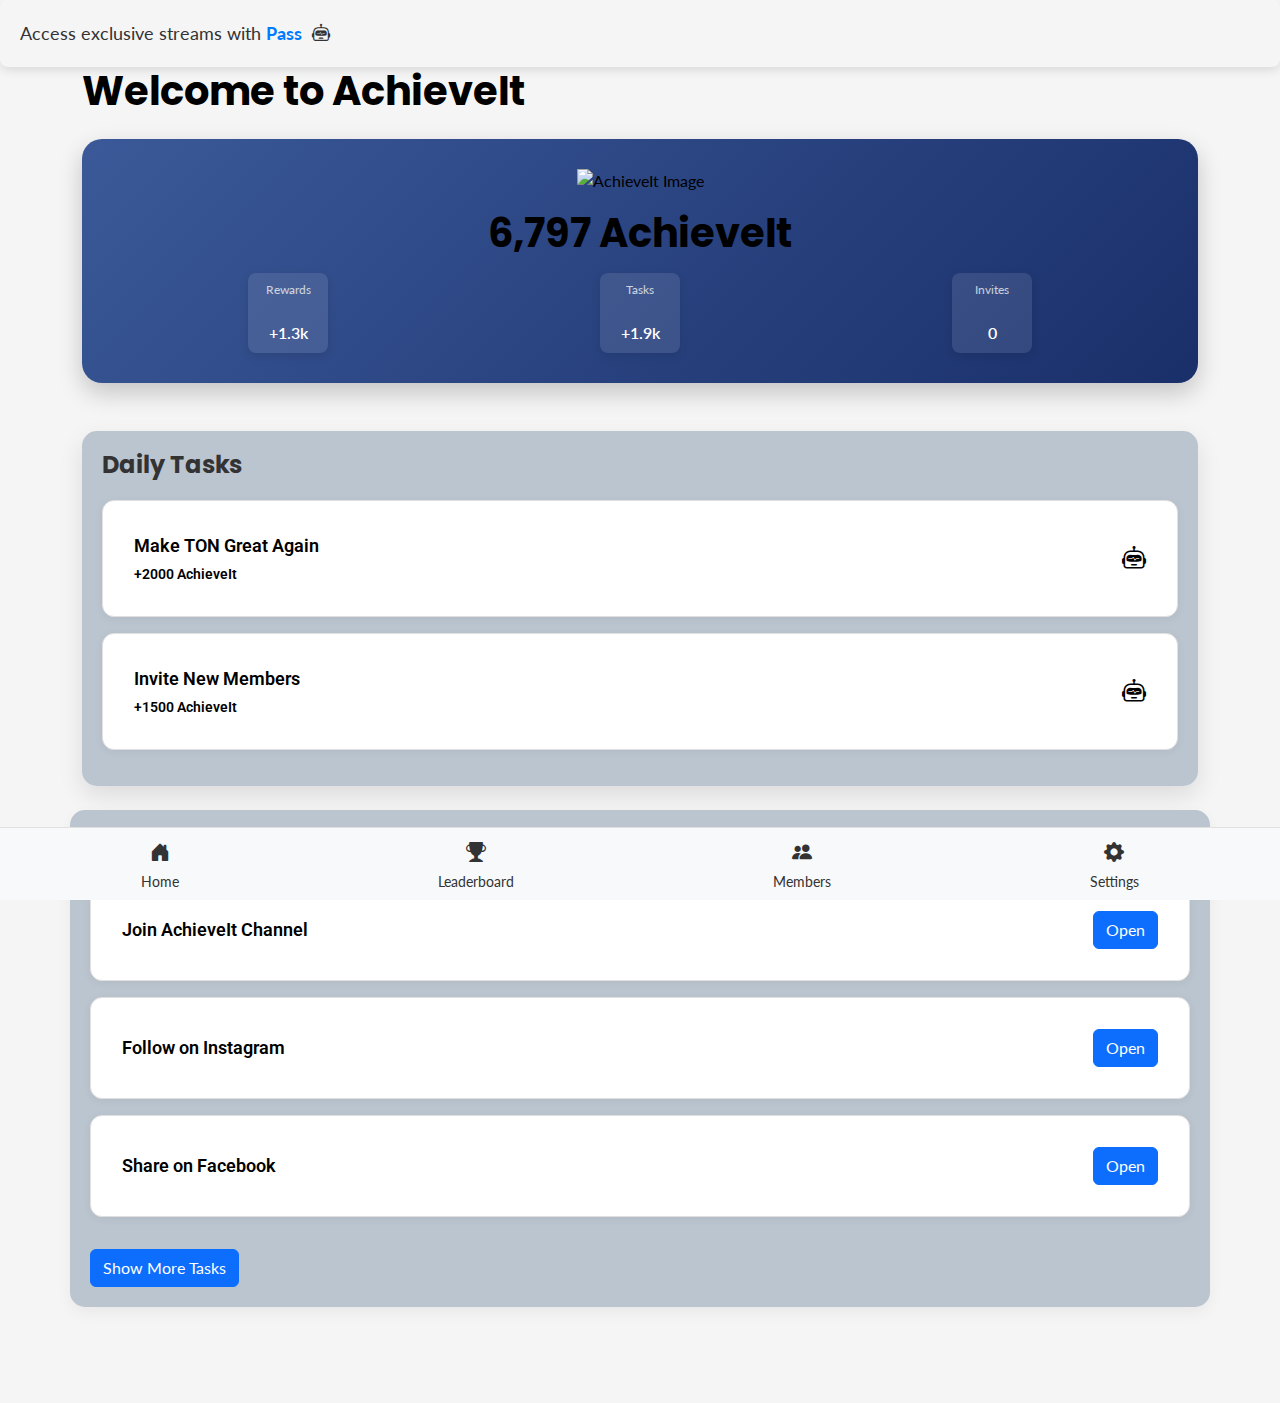
==== index.html @ b51461bc "Update index.html" ====
<!DOCTYPE html>
<html lang="en">
<head>
  <meta charset="UTF-8">
  <meta name="viewport" content="width=device-width, initial-scale=1.0">
  <title>AchieveIt <i class="bi bi-robot bot-icon" style="width: 50px; padding-left: 10px;"></i></title>
  
  <!-- Bootstrap CSS -->
  <link href="https://cdn.jsdelivr.net/npm/bootstrap@5.3.0-alpha1/dist/css/bootstrap.min.css" rel="stylesheet">
  
  <!-- Bootstrap Icons CSS -->
  <link href="https://cdn.jsdelivr.net/npm/bootstrap-icons/font/bootstrap-icons.css" rel="stylesheet">

  <link href="https://fonts.googleapis.com/css2?family=Lato:wght@400&family=Poppins:wght@600&family=Montserrat:wght@500&family=Roboto:wght@400&family=Raleway:wght@700&display=swap" rel="stylesheet">
  <link rel="stylesheet" href="acheiveit.css">
</head>
<body>

    <!-- Preloader Section -->
    <div id="preloader">
        <img src="images/alcheive.png" alt="Loading Image" class="preloader-image">
        <h2 class="preloader-text">Amazing...</h2>
    </div>

    <!-- Main Content (hidden until preloader fades) -->
    <div id="main-content" style="display: none;">

        <!-- Header -->
        <header class="header d-flex justify-content-between align-items-center">
            <div class="d-flex align-items-center">
                <p class="access-text">Access exclusive streams with <a href="" class="pass-link">Pass</a><i class="bi bi-robot bot-icon" style="width: 50px; padding-left: 10px;"></i></p>
            </div>
        </header>

        <!-- Welcome Section -->
        <div class="container">
            <h1>Welcome to AchieveIt</h1>
        </div>

        <!-- Stats Section -->
        <div class="container">
            <div class="stats-section text-center mt-4">
                <img src="images/alcheive.png" alt="AchieveIt Image" class="achieveit-image mb-3">
                <h1 class="achieveit-title">6,797 AchieveIt</h1>
                <div class="d-flex justify-content-around mt-3">
                    <div class="stat-box">
                        <span>Rewards</span><br>
                        <strong>+1.3k</strong>
                    </div>
                    <div class="stat-box">
                        <span>Tasks</span><br>
                        <strong>+1.9k</strong>
                    </div>
                    <div class="stat-box">
                        <span>Invites</span><br>
                        <strong>0</strong>
                    </div>
                </div>
            </div>
        </div>
        
        <!-- Tasks Section -->
        <div class="container mt-4">
            <div class="tasks mt-5">
                <h4 class="tasks-title">Daily Tasks</h4>
                
                <!-- Task 1 -->
                <div class="task-card card mb-3">
                    <div class="card-body d-flex justify-content-between align-items-center">
                        <div class="task-info">
                            <span class="task-name">Make TON Great Again</span>
                            <span class="task-reward">+2000 AchieveIt</span>
                        </div>
                        <i class="bi bi-robot task-icon"></i>
                    </div>
                </div>
                
                <!-- Task 2 -->
                <div class="task-card card mb-3">
                    <div class="card-body d-flex justify-content-between align-items-center">
                        <div class="task-info">
                            <span class="task-name">Invite New Members</span>
                            <span class="task-reward">+1500 AchieveIt</span>
                        </div>
                        <i class="bi bi-robot task-icon"></i>
                    </div>
                </div>
            </div>
        </div>

        <div class="container mt-4 tasks-section">
            <h5 class="tasks-title">Tasks</h5>
            
            <!-- Task 1 -->
            <div class="task-card card mb-3">
                <div class="card-body d-flex justify-content-between align-items-center">
                    <div class="task-info">
                        <span class="task-name">Join AchieveIt Channel</span>
                    </div>
                    <button class="btn btn-primary task-button">Open</button>
                </div>
            </div>
        
            <!-- Task 2 -->
            <div class="task-card card mb-3">
                <div class="card-body d-flex justify-content-between align-items-center">
                    <div class="task-info">
                        <span class="task-name">Follow on Instagram</span>
                    </div>
                    <button class="btn btn-primary task-button">Open</button>
                </div>
            </div>
        
            <!-- Task 3 -->
            <div class="task-card card mb-3">
                <div class="card-body d-flex justify-content-between align-items-center">
                    <div class="task-info">
                        <span class="task-name">Share on Facebook</span>
                    </div>
                    <button class="btn btn-primary task-button">Open</button>
                </div>
            </div>
        
            <!-- Show More Button -->
            <button id="toggle-tasks" class="btn btn-primary mt-3 show-more-btn">Show More Tasks</button>
        
            <!-- Hidden Tasks -->
            <div id="more-tasks" class="more-tasks d-none">
                <!-- Task 4 -->
                <div class="task-card card mb-3">
                    <div class="card-body d-flex justify-content-between align-items-center">
                        <div class="task-info">
                            <span class="task-name">Post on X</span>
                        </div>
                        <button class="btn btn-primary task-button">Open</button>
                    </div>
                </div>
        
                <!-- Task 5 -->
                <div class="task-card card mb-3">
                    <div class="card-body d-flex justify-content-between align-items-center">
                        <div class="task-info">
                            <span class="task-name">Connect on LinkedIn</span>
                        </div>
                        <button class="btn btn-primary task-button">Open</button>
                    </div>
                </div>
        
                <!-- Task 6 -->
                <div class="task-card card mb-3">
                    <div class="card-body d-flex justify-content-between align-items-center">
                        <div class="task-info">
                            <span class="task-name">Like a YouTube Video</span>
                        </div>
                        <button class="btn btn-primary task-button">Open</button>
                    </div>
                </div>
        
                <!-- Task 7 -->
                <div class="task-card card mb-3">
                    <div class="card-body d-flex justify-content-between align-items-center">
                        <div class="task-info">
                            <span class="task-name">Share a Blog Post</span>
                        </div>
                        <button class="btn btn-primary task-button">Open</button>
                    </div>
                </div>
        
                <!-- Task 8 -->
                <div class="task-card card mb-3">
                    <div class="card-body d-flex justify-content-between align-items-center">
                        <div class="task-info">
                            <span class="task-name">Join Reddit Community</span>
                        </div>
                        <button class="btn btn-primary task-button">Open</button>
                    </div>
                </div>
        
                <!-- Task 9 -->
                <div class="task-card card mb-3">
                    <div class="card-body d-flex justify-content-between align-items-center">
                        <div class="task-info">
                            <span class="task-name">Tweet about the Project</span>
                        </div>
                        <button class="btn btn-primary task-button">Open</button>
                    </div>
                </div>
        
                <!-- Task 10 -->
                <div class="task-card card mb-3">
                    <div class="card-body d-flex justify-content-between align-items-center">
                        <div class="task-info">
                            <span class="task-name">Leave a Google Review</span>
                        </div>
                        <button class="btn btn-primary task-button">Open</button>
                    </div>
                </div>
            </div>
        </div>
        <br><br><br><br>
        
        <!-- Bottom Navigation Bar -->
        <nav class="navbar navbar-expand-lg navbar-light bg-light fixed-bottom">
            <div class="container-fluid justify-content-around">
                <a class="nav-link text-center" href="#">
                    <i class="bi bi-house-door-fill"></i>
                    <div>Home</div>
                </a>
                <a class="nav-link text-center" href="#">
                    <i class="bi bi-trophy-fill"></i>
                    <div>Leaderboard</div>
                </a>
                <a class="nav-link text-center" href="#">
                    <i class="bi bi-people-fill"></i>
                    <div>Members</div>
                </a>
                <a class="nav-link text-center" href="#">
                    <i class="bi bi-gear-fill"></i>
                    <div>Settings</div>
                </a>
            </div>
        </nav>
    </div>

    <!-- Bootstrap JS Bundle -->
    <script src="https://cdn.jsdelivr.net/npm/bootstrap@5.3.0-alpha1/dist/js/bootstrap.bundle.min.js"></script>
    <script>
        // Preloader
        window.onload = function() {
            const preloader = document.getElementById('preloader');
            const mainContent = document.getElementById('main-content');
            preloader.style.display = 'none'; // Hide preloader
            mainContent.style.display = 'block'; // Show main content
        }

        // Show more tasks functionality
        document.getElementById('toggle-tasks').onclick = function() {
            const moreTasks = document.getElementById('more-tasks');
            const button = document.getElementById('toggle-tasks');
            if (moreTasks.classList.contains('d-none')) {
                moreTasks.classList.remove('d-none');
                button.innerText = 'Show Less Tasks'; // Change button text
            } else {
                moreTasks.classList.add('d-none');
                button.innerText = 'Show More Tasks'; // Change button text
            }
        }

        // Launch task functionality
        document.getElementById("launch-btn").addEventListener("click", async () => {
            const chatId = document.getElementById("chat-id").value;
            const responseDiv = document.getElementById("response");

            // Make a POST request to the Python backend
            const response = await fetch('https://achieve-it.herokuapp.com/start', {
                method: 'POST',
                headers: {
                    'Content-Type': 'application/json'
                },
                body: JSON.stringify({ chat_id: chatId })  // Ensure the key matches the Flask route
            });

            const data = await response.json();
            responseDiv.innerText = data.message || data.error; // Display the response
        });

    </script>
</body>
</html>
---- acheiveit.css ----
/* Custom Styles */
body {
background: whitesmoke; 
color: black; /* Text color */
font-family: 'Lato', sans-serif; /* Clean and modern font for body */
overflow: auto;
}

h1, h2, h3, h4, h5, h6 {
font-family: 'Poppins', sans-serif; /* Advanced beautiful font for headers */
font-weight: 700; /* Bold weight for headers */
}

/* Bottom Navigation Bar Styles */
.navbar {
    background-color: #ffffff; /* Background color */
    border-top: 1px solid #e0e0e0; /* Light border */
}

.nav-link {
    color: #333; /* Icon and text color */
    font-size: 14px; /* Text size */
    transition: color 0.3s; /* Smooth color transition */
}

.nav-link:hover {
    color: #007bff; /* Change color on hover */
}

.nav-link i {
    font-size: 20px; /* Icon size */
    display: block; /* Make icons block elements for proper spacing */
    margin-bottom: 5px; /* Space between icon and text */
}

@media (max-width: 576px) {
    .nav-link {
        font-size: 12px; /* Smaller font size for mobile */
    }

    .nav-link i {
        font-size: 18px; /* Smaller icon size for mobile */
    }
}
.header {
    background-color: #f5f5f5; /* Deep whitesmoke background */
    padding: 20px; /* Padding for spacing */
    box-shadow: 0 4px 10px rgba(0, 0, 0, 0.1); /* Subtle shadow for depth */
    border-radius: 8px; /* Rounded corners */
}

.access-text {
    font-size: 18px; /* Font size */
    color: #333; /* Darker text for contrast */
    margin: 0; /* Remove default margin */
}

.pass-link {
    color: #007bff; /* Bootstrap primary color */
    font-weight: bold; /* Bold for emphasis */
    text-decoration: none; /* Remove underline */
    transition: color 0.3s ease; /* Smooth transition for hover effect */
}

.pass-link:hover {
    color: #0056b3; /* Darker shade on hover */
    text-decoration: underline; /* Underline on hover */
}

@media (max-width: 768px) {
    .header {
        flex-direction: column; /* Stack elements on smaller screens */
        align-items: flex-start; /* Align items to the start */
    }

    .access-text {
        font-size: 16px; /* Slightly smaller font on mobile */
    }
}
/* Overall Stats Section */
.stats-section {
background: linear-gradient(135deg, #3b5998, #192f6a); /* Gradient background */
padding: 30px;
border-radius: 20px; /* Smoother rounded corners */
box-shadow: 0 10px 25px rgba(0, 0, 0, 0.2); /* Soft shadow */
position: relative;
overflow: hidden;
transition: all 0.3s ease;
}

.stats-section:hover {
transform: translateY(-5px); /* Lift effect on hover */
box-shadow: 0 15px 30px rgba(0, 0, 0, 0.25); /* Enhance shadow on hover */
}

/* Achieveit Image */
.acheiveit-image {
width: 120px; /* Larger image size */
height: auto;
border-radius: 50%; /* Circular image */
border: 4px solid rgba(255, 255, 255, 0.8); /* White border */
box-shadow: 0 6px 15px rgba(0, 0, 0, 0.2); /* Deep shadow for the image */
transition: transform 0.3s ease;
}

.acheiveit-image:hover {
transform: scale(1.1); /* Slight zoom on hover */
}

/* Title Styling */
.acheiveit-title {
font-family: 'Raleway', sans-serif; /* Elegant title font */
font-size: 42px; /* Larger title */
color: #fff; /* White text */
text-shadow: 2px 4px 10px rgba(0, 0, 0, 0.3); /* Text shadow for effect */
margin-top: 15px;
font-weight: 700;
letter-spacing: 2px;
animation: fadeIn 1s ease-in-out; /* Animation for title */
}

/* Smaller Stats Boxes */
.stat-box {
text-align: center;
background: rgba(255, 255, 255, 0.1); /* Transparent white for stat boxes */
padding: 8px; /* Reduced padding */
border-radius: 8px; /* Smaller rounded corners */
box-shadow: 0 3px 8px rgba(0, 0, 0, 0.1); /* Smaller shadow */
transition: background 0.3s ease;
color: #fff;
font-size: 12px; /* Smaller text */
width: 80px; /* Set a smaller width */
}

/* Smaller Font for Label and Strong Text */
.stat-box span {
font-size: 12px; /* Smaller label text */
display: block;
color: #f0f0f0;
opacity: 0.8;
}

.stat-box strong {
font-size: 16px; /* Smaller strong text */
color: #fff;
display: block;
margin-top: 4px; /* Reduce margin for tighter layout */
font-weight: 600;
}

/* Keyframes for animations */
@keyframes fadeIn {
0% {
    opacity: 0;
    transform: translateY(20px);
}
100% {
    opacity: 1;
    transform: translateY(0);
}
}

/* Overall Tasks Section */
.tasks {
background: #bbc5cf; /* Light background for the tasks section */
padding: 20px;
border-radius: 15px;
box-shadow: 0 10px 25px rgba(0, 0, 0, 0.1);
}

/* Title Styling */
.tasks-title {
font-family: 'Poppins', sans-serif; /* Consistent font for task titles */
font-size: 24px;
font-weight: 700;
margin-bottom: 20px;
color: #333;
}

/* Task Card Styling */
.task-card {
background: #f8f9fa; 
border-radius: 15px;
box-shadow: 0 5px 15px rgba(0, 0, 0, 0.1); /* Subtle shadow */
transition: transform 0.3s ease, box-shadow 0.3s ease;
}

.task-card:hover {
transform: translateY(-5px); /* Lift effect on hover */
box-shadow: 0 10px 20px rgba(0, 0, 0, 0.2);
}

/* Task Info Styling */
.task-info {
display: flex;
flex-direction: column;
}

.task-name {
font-family: 'Roboto', sans-serif; /* Consistent font for task names */
font-size: 18px;
font-weight: 600;
color: black;
}

.task-reward {
font-family: 'Roboto', sans-serif; /* Consistent font for rewards */
font-size: 14px;
color: black;
margin-top: 5px;
}

/* Task Icon Styling */
.task-icon {
font-size: 24px;
color: black;
transition: transform 0.3s ease;
}

.task-card:hover .task-icon {
transform: scale(1.2); /* Slight zoom on hover */
}

/* Responsive Adjustments */
@media (max-width: 768px) {
.task-card {
    flex-direction: column;
    text-align: center;
}

.task-info {
    margin-bottom: 10px;
}

.task-icon {
    font-size: 28px;
}
}

/* Task Section Styling */
.tasks-section {
background:#bbc5cf;
padding: 20px;
border-radius: 15px;
box-shadow: 0 6px 15px rgba(0, 0, 0, 0.05);
}

.tasks-title {
font-family: 'Poppins', sans-serif; /* Consistent font for task section titles */
font-size: 24px;
font-weight: 700;
margin-bottom: 20px;
color: #333;
}

/* Task Card Styling */
.task-card {
background: #ffffff;
border-radius: 12px;
box-shadow: 0 2px 10px rgba(0, 0, 0, 0.05);
transition: transform 0.2s ease, box-shadow 0.2s ease;
padding: 15px;
border: 1px solid #e0e0e0;
}

.task-card:hover {
transform: translateY(-3px);
box-shadow: 0 5px 15px rgba(0, 0, 0, 0.1);
}

.task-info {
font-size: 16px;
font-weight: 600;
}

/* Responsive Adjustments */
@media (max-width: 768px) {
.task-card {
    padding: 10px; /* Adjust padding for smaller screens */
}
}
/* Preloader Styles */
#preloader {
    position: fixed;
    top: 0;
    left: 0;
    width: 100%;
    height: 100%;
    display: flex;
    flex-direction: column;
    justify-content: center;
    align-items: center;
    background-color: rgba(107, 101, 101, 0.8); /* Dark background */
    color: white;
    z-index: 9999;
    transition: opacity 0.5s ease;
}

/* Fade-out effect */
.fade-out {
    opacity: 0;
    transition: opacity 1s ease;
    pointer-events: none; /* Prevent interaction after fade-out */
}

/* Preloader image and text */
.preloader-image {
    width: 150px; /* Adjust size as needed */
    height: auto;
    animation: spin 2s linear infinite; /* Optional: spinning effect */
}

.preloader-text {
    margin-top: 20px;
    font-size: 24px;
    font-family: 'Roboto', sans-serif;
    text-align: center;
}

/* Spinning animation */
@keyframes spin {
    0% { transform: rotate(0deg); }
    100% { transform: rotate(360deg); }
}
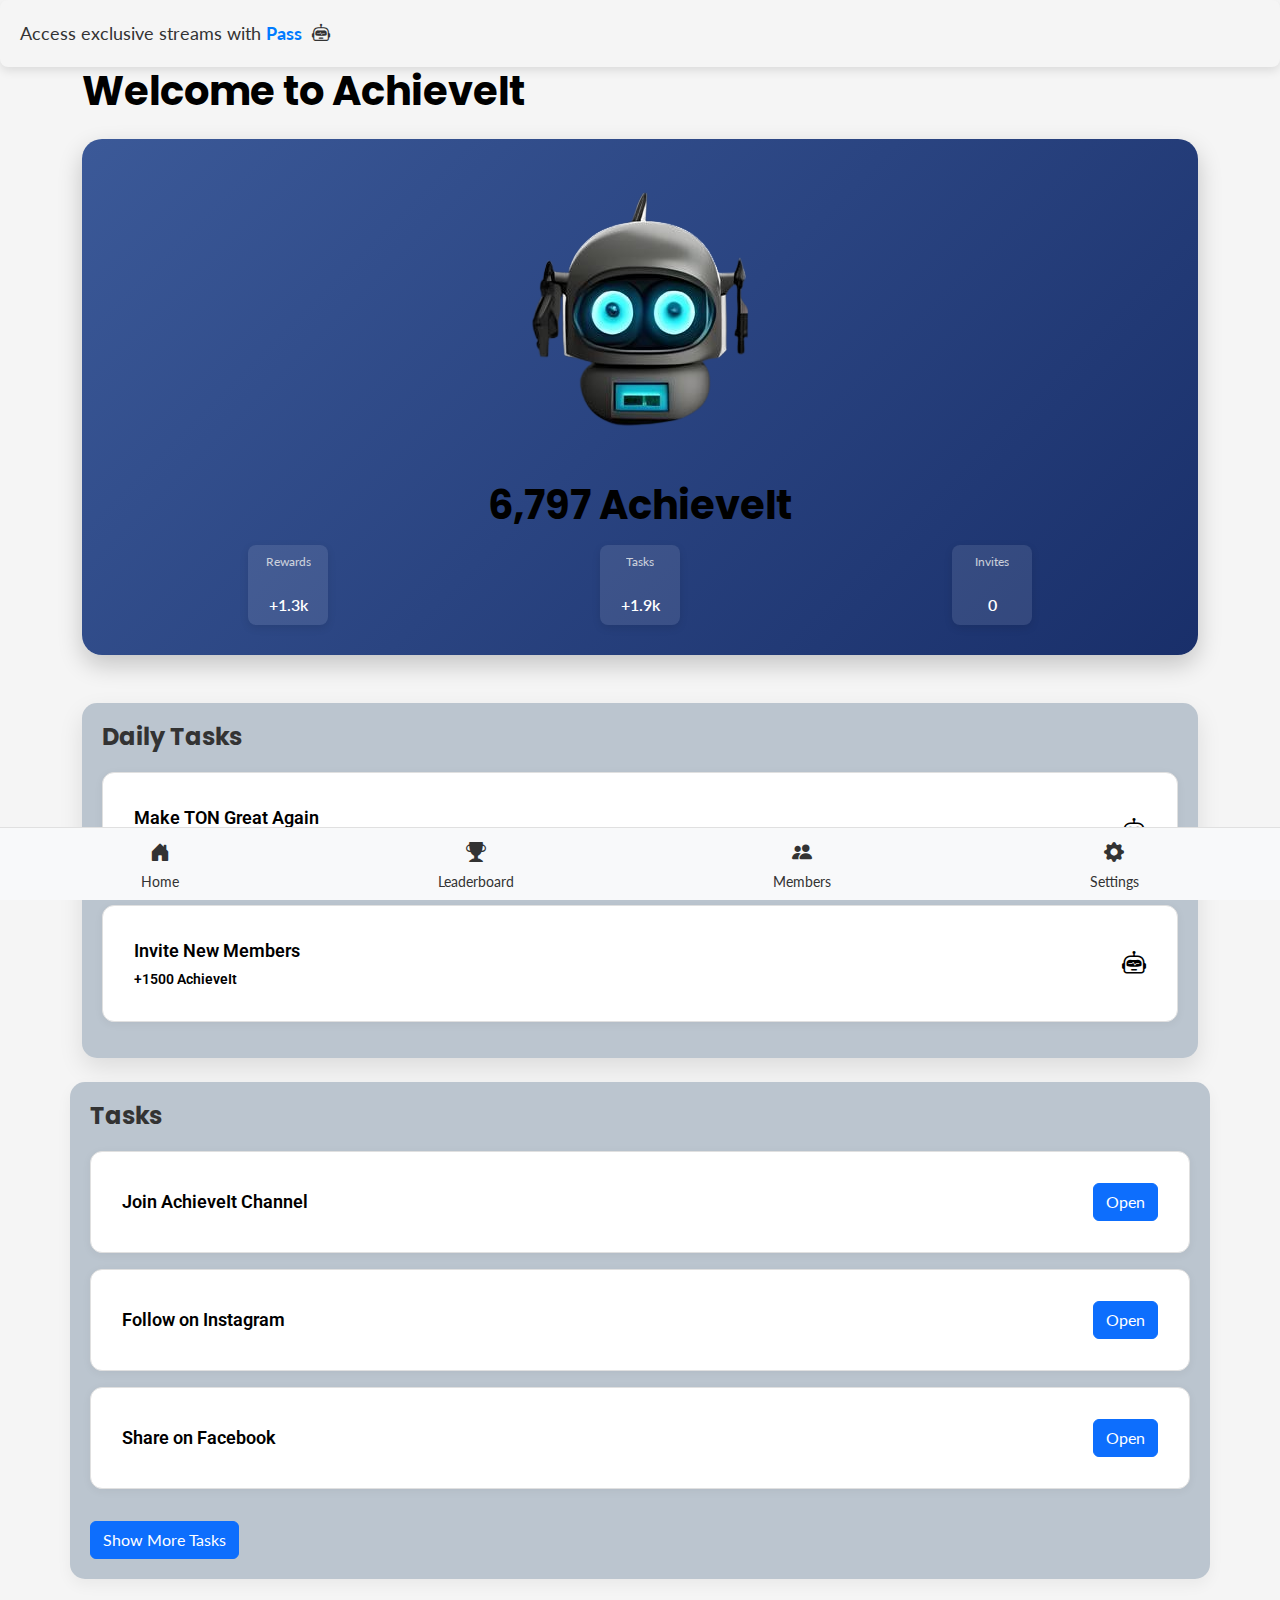
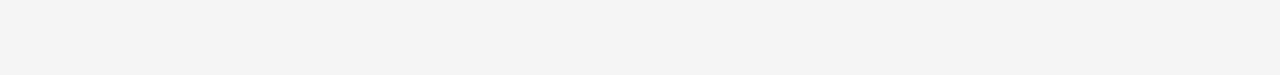
==== commit 6ac72d06: "Update index.html" ====
--- a/index.html
+++ b/index.html
@@ -18,7 +18,7 @@
 
     <!-- Preloader Section -->
     <div id="preloader">
-        <img src="images/alcheive.png" alt="Loading Image" class="preloader-image">
+        <img src="alcheive.png" alt="Loading Image" class="preloader-image">
         <h2 class="preloader-text">Amazing...</h2>
     </div>
 
@@ -40,7 +40,7 @@
         <!-- Stats Section -->
         <div class="container">
             <div class="stats-section text-center mt-4">
-                <img src="images/alcheive.png" alt="AchieveIt Image" class="achieveit-image mb-3">
+                <img src="alcheive.png" alt="AchieveIt Image" class="achieveit-image mb-3">
                 <h1 class="achieveit-title">6,797 AchieveIt</h1>
                 <div class="d-flex justify-content-around mt-3">
                     <div class="stat-box">
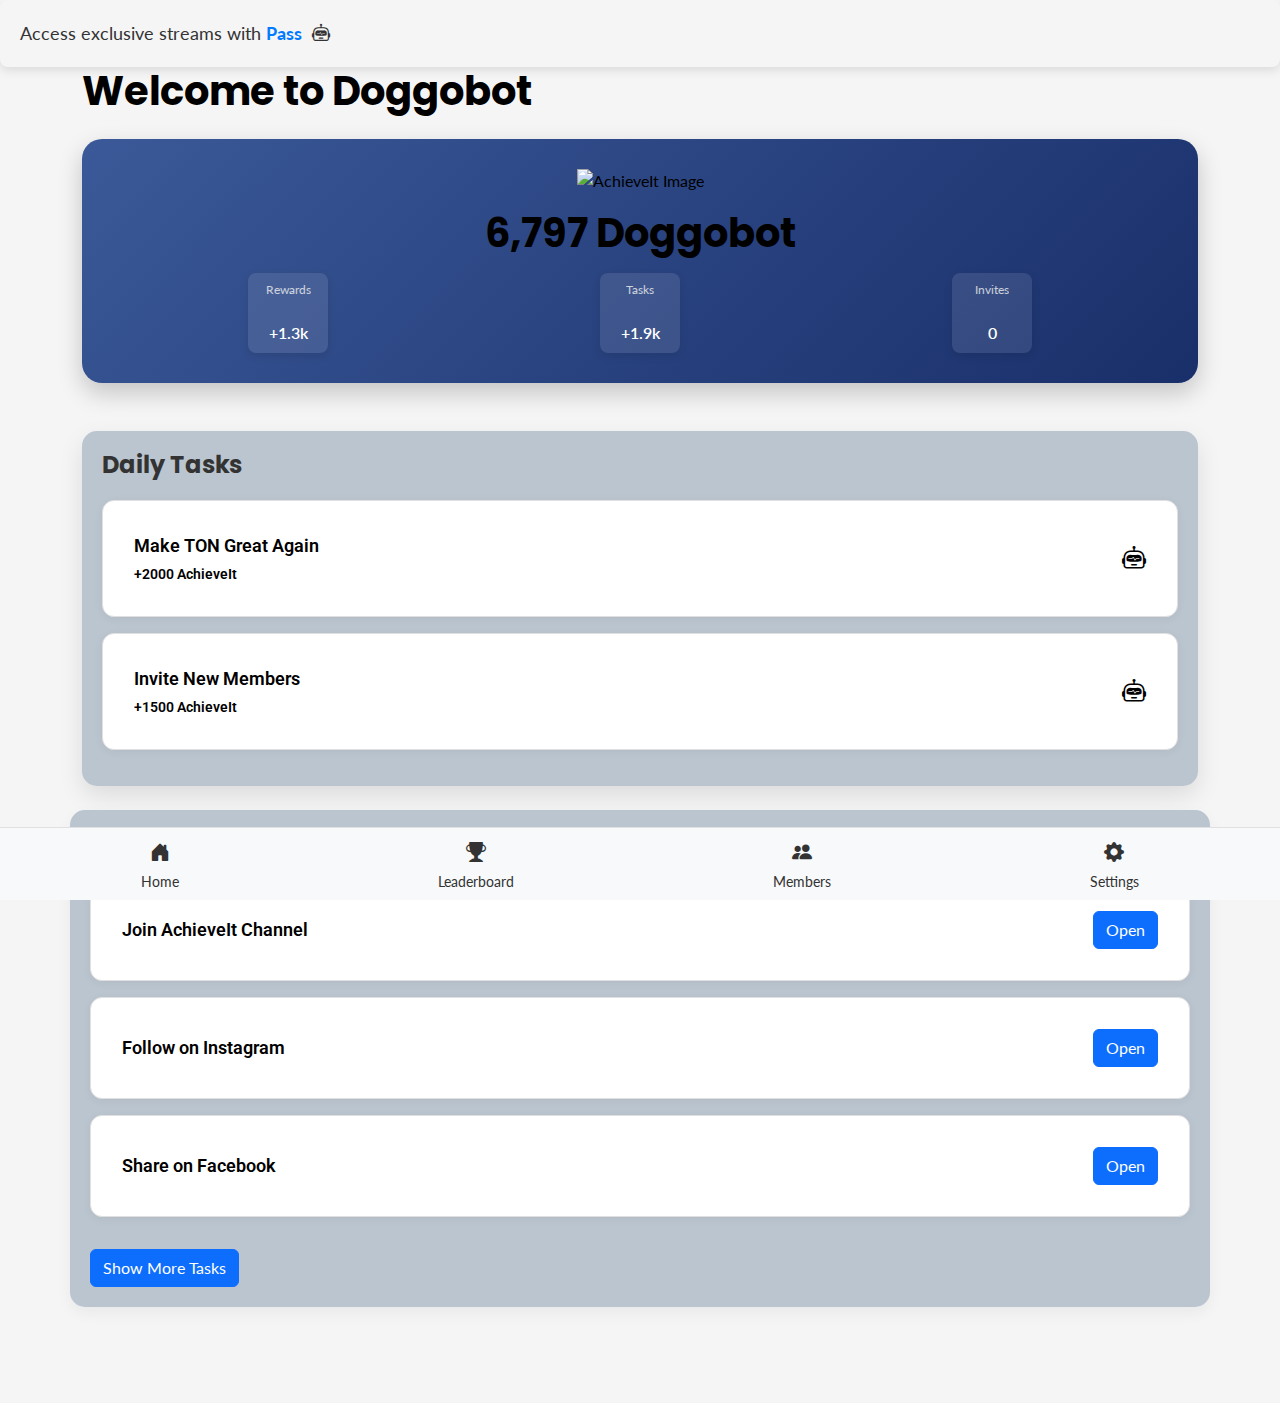
==== commit e5bb7740: "Update index.html" ====
--- a/index.html
+++ b/index.html
@@ -18,7 +18,7 @@
 
     <!-- Preloader Section -->
     <div id="preloader">
-        <img src="alcheive.png" alt="Loading Image" class="preloader-image">
+        <img src="doggo.jpg" alt="Loading Image" class="preloader-image">
         <h2 class="preloader-text">Amazing...</h2>
     </div>
 
@@ -34,14 +34,14 @@
 
         <!-- Welcome Section -->
         <div class="container">
-            <h1>Welcome to AchieveIt</h1>
+            <h1>Welcome to Doggobot</h1>
         </div>
 
         <!-- Stats Section -->
         <div class="container">
             <div class="stats-section text-center mt-4">
-                <img src="alcheive.png" alt="AchieveIt Image" class="achieveit-image mb-3">
-                <h1 class="achieveit-title">6,797 AchieveIt</h1>
+                <img src="doggo.jpg" alt="AchieveIt Image" class="achieveit-image mb-3">
+                <h1 class="achieveit-title">6,797 Doggobot</h1>
                 <div class="d-flex justify-content-around mt-3">
                     <div class="stat-box">
                         <span>Rewards</span><br>
@@ -58,7 +58,7 @@
                 </div>
             </div>
         </div>
-        
+      
         <!-- Tasks Section -->
         <div class="container mt-4">
             <div class="tasks mt-5">
@@ -246,23 +246,7 @@
             }
         }
 
-        // Launch task functionality
-        document.getElementById("launch-btn").addEventListener("click", async () => {
-            const chatId = document.getElementById("chat-id").value;
-            const responseDiv = document.getElementById("response");
-
-            // Make a POST request to the Python backend
-            const response = await fetch('https://achieve-it.herokuapp.com/start', {
-                method: 'POST',
-                headers: {
-                    'Content-Type': 'application/json'
-                },
-                body: JSON.stringify({ chat_id: chatId })  // Ensure the key matches the Flask route
-            });
-
-            const data = await response.json();
-            responseDiv.innerText = data.message || data.error; // Display the response
-        });
+        
 
     </script>
 </body>
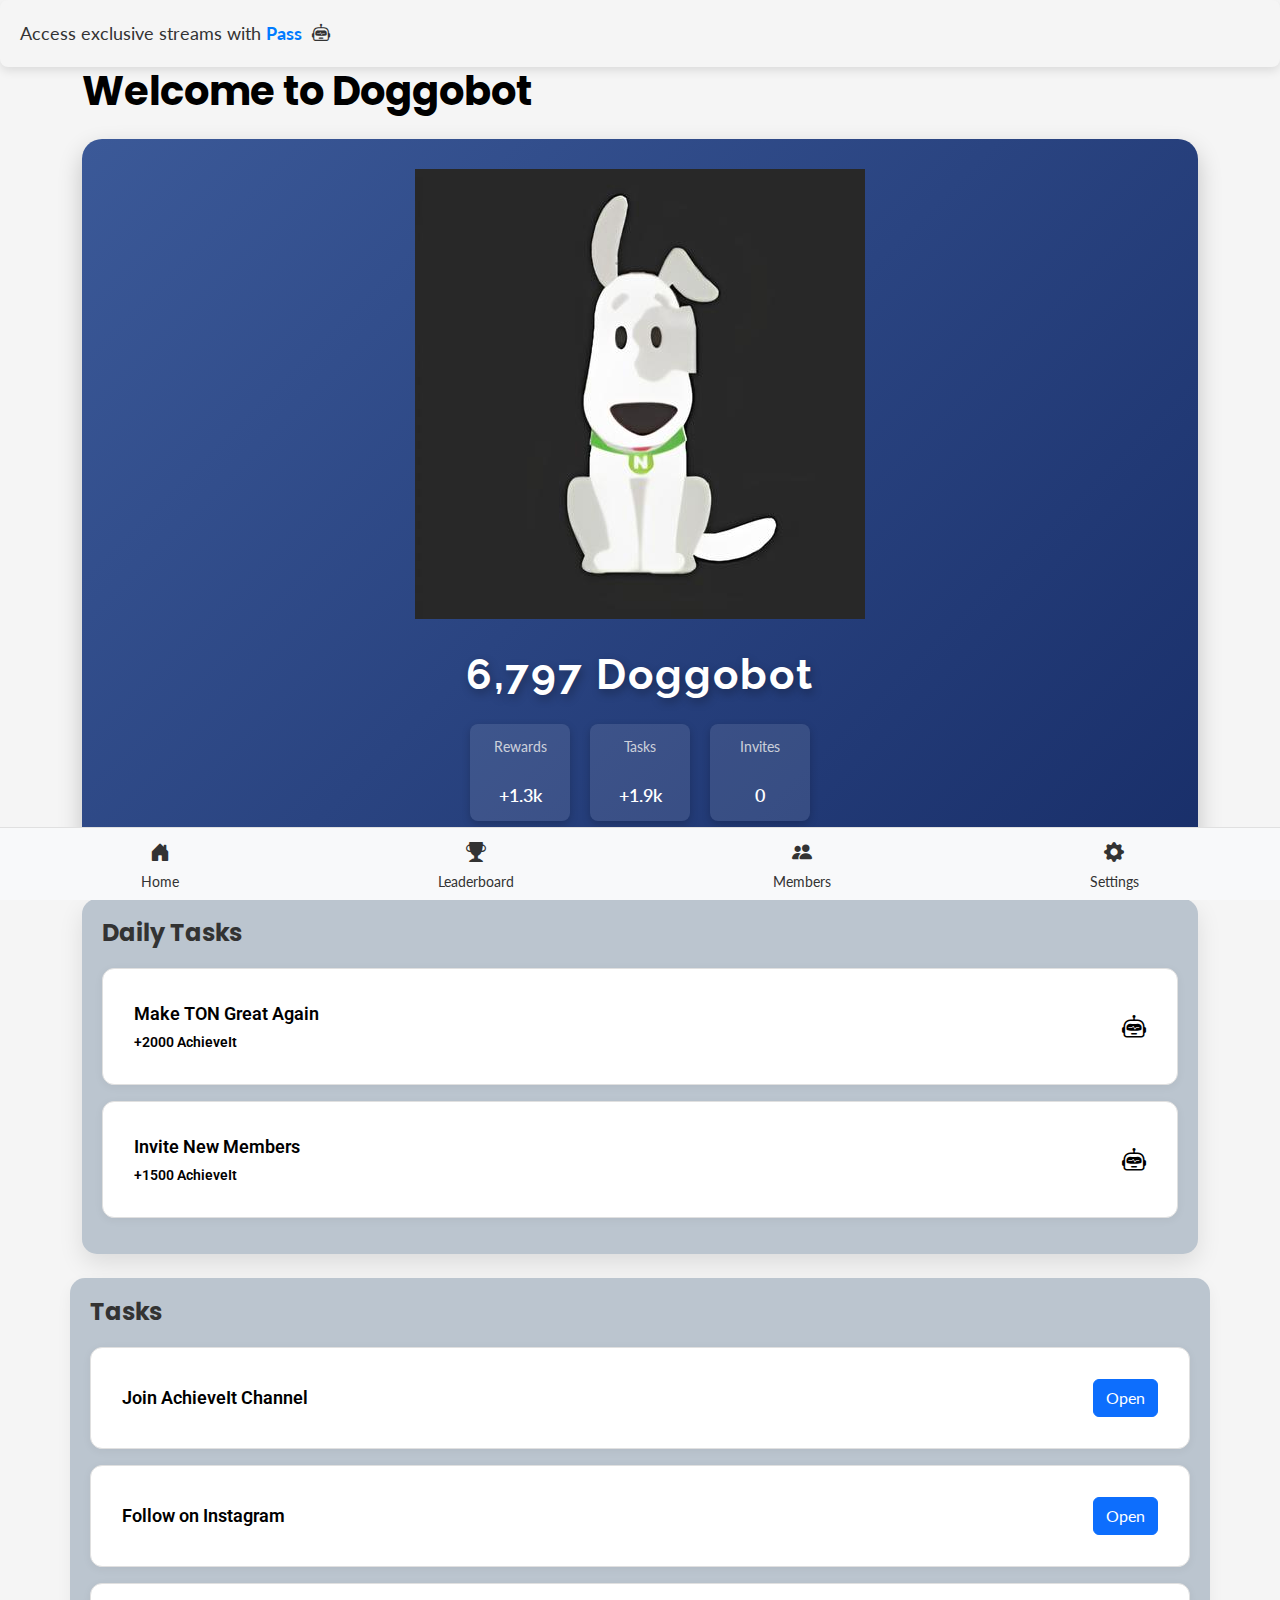
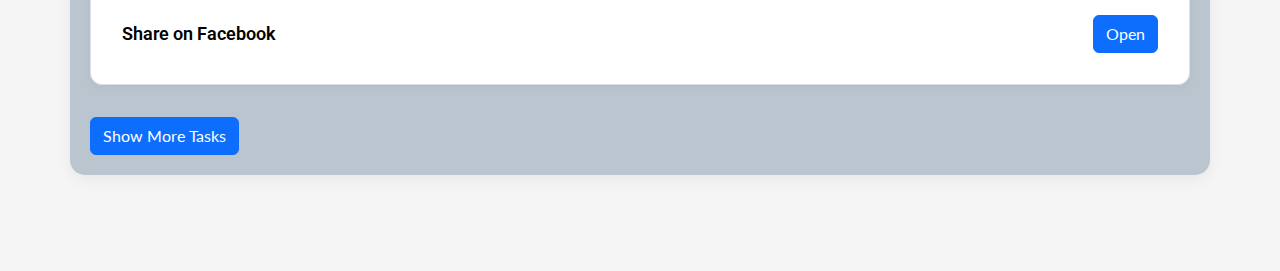
==== commit 6ee237c0: "Update index.html" ====
--- a/index.html
+++ b/index.html
@@ -3,7 +3,7 @@
 <head>
   <meta charset="UTF-8">
   <meta name="viewport" content="width=device-width, initial-scale=1.0">
-  <title>AchieveIt <i class="bi bi-robot bot-icon" style="width: 50px; padding-left: 10px;"></i></title>
+  <title>Doggobot</title>
   
   <!-- Bootstrap CSS -->
   <link href="https://cdn.jsdelivr.net/npm/bootstrap@5.3.0-alpha1/dist/css/bootstrap.min.css" rel="stylesheet">
@@ -38,9 +38,12 @@
         </div>
 
         <!-- Stats Section -->
+        <!-- Stats Section -->
         <div class="container">
             <div class="stats-section text-center mt-4">
-                <img src="doggo.jpg" alt="AchieveIt Image" class="achieveit-image mb-3">
+                <div class="image-wrapper mb-3">
+                    <img src="doggo.jpg" alt="AchieveIt Image" class="achieveit-image">
+                </div>
                 <h1 class="achieveit-title">6,797 Doggobot</h1>
                 <div class="d-flex justify-content-around mt-3">
                     <div class="stat-box">
@@ -58,6 +61,7 @@
                 </div>
             </div>
         </div>
+
       
         <!-- Tasks Section -->
         <div class="container mt-4">
--- a/acheiveit.css
+++ b/acheiveit.css
@@ -108,57 +108,72 @@
 }
 
 /* Title Styling */
-.acheiveit-title {
-font-family: 'Raleway', sans-serif; /* Elegant title font */
-font-size: 42px; /* Larger title */
-color: #fff; /* White text */
-text-shadow: 2px 4px 10px rgba(0, 0, 0, 0.3); /* Text shadow for effect */
-margin-top: 15px;
-font-weight: 700;
-letter-spacing: 2px;
-animation: fadeIn 1s ease-in-out; /* Animation for title */
+.achieveit-title {
+    font-family: 'Raleway', sans-serif; /* Elegant title font */
+    font-size: 42px; /* Larger title */
+    color: #fff; /* White text */
+    text-shadow: 2px 4px 10px rgba(0, 0, 0, 0.3); /* Text shadow for effect */
+    margin-top: 15px;
+    font-weight: 700;
+    letter-spacing: 2px;
+    animation: fadeIn 1s ease-in-out; /* Animation for title */
+}
+
+/* Stats Section Centering */
+.stats-section {
+    display: flex;
+    flex-direction: column; /* Stack elements vertically */
+    align-items: center; /* Center elements horizontally */
 }
 
 /* Smaller Stats Boxes */
 .stat-box {
-text-align: center;
-background: rgba(255, 255, 255, 0.1); /* Transparent white for stat boxes */
-padding: 8px; /* Reduced padding */
-border-radius: 8px; /* Smaller rounded corners */
-box-shadow: 0 3px 8px rgba(0, 0, 0, 0.1); /* Smaller shadow */
-transition: background 0.3s ease;
-color: #fff;
-font-size: 12px; /* Smaller text */
-width: 80px; /* Set a smaller width */
+    text-align: center;
+    background: rgba(255, 255, 255, 0.1); /* Transparent white for stat boxes */
+    padding: 12px; /* Increased padding for better spacing */
+    border-radius: 8px; /* Smaller rounded corners */
+    box-shadow: 0 3px 8px rgba(0, 0, 0, 0.2); /* Increased shadow for depth */
+    transition: background 0.3s ease;
+    color: #fff;
+    font-size: 14px; /* Adjusted font size */
+    width: 100px; /* Set a slightly larger width for better spacing */
+    margin: 0 10px; /* Add some horizontal spacing between boxes */
 }
 
 /* Smaller Font for Label and Strong Text */
 .stat-box span {
-font-size: 12px; /* Smaller label text */
-display: block;
-color: #f0f0f0;
-opacity: 0.8;
+    font-size: 14px; /* Adjusted label text size */
+    display: block;
+    color: #f0f0f0;
+    opacity: 0.8;
 }
 
 .stat-box strong {
-font-size: 16px; /* Smaller strong text */
-color: #fff;
-display: block;
-margin-top: 4px; /* Reduce margin for tighter layout */
-font-weight: 600;
+    font-size: 18px; /* Adjusted strong text size */
+    color: #fff;
+    display: block;
+    margin-top: 4px; /* Reduce margin for tighter layout */
+    font-weight: 600;
 }
 
 /* Keyframes for animations */
 @keyframes fadeIn {
-0% {
-    opacity: 0;
-    transform: translateY(20px);
-}
-100% {
-    opacity: 1;
-    transform: translateY(0);
-}
-}
+    0% {
+        opacity: 0;
+        transform: translateY(20px);
+    }
+    100% {
+        opacity: 1;
+        transform: translateY(0);
+    }
+}
+
+.stats-section:hover {
+transform: translateY(-5px); /* Lift effect on hover */
+box-shadow: 0 15px 30px rgba(0, 0, 0, 0.25); /* Enhance shadow on hover */
+}
+
+
 
 /* Overall Tasks Section */
 .tasks {
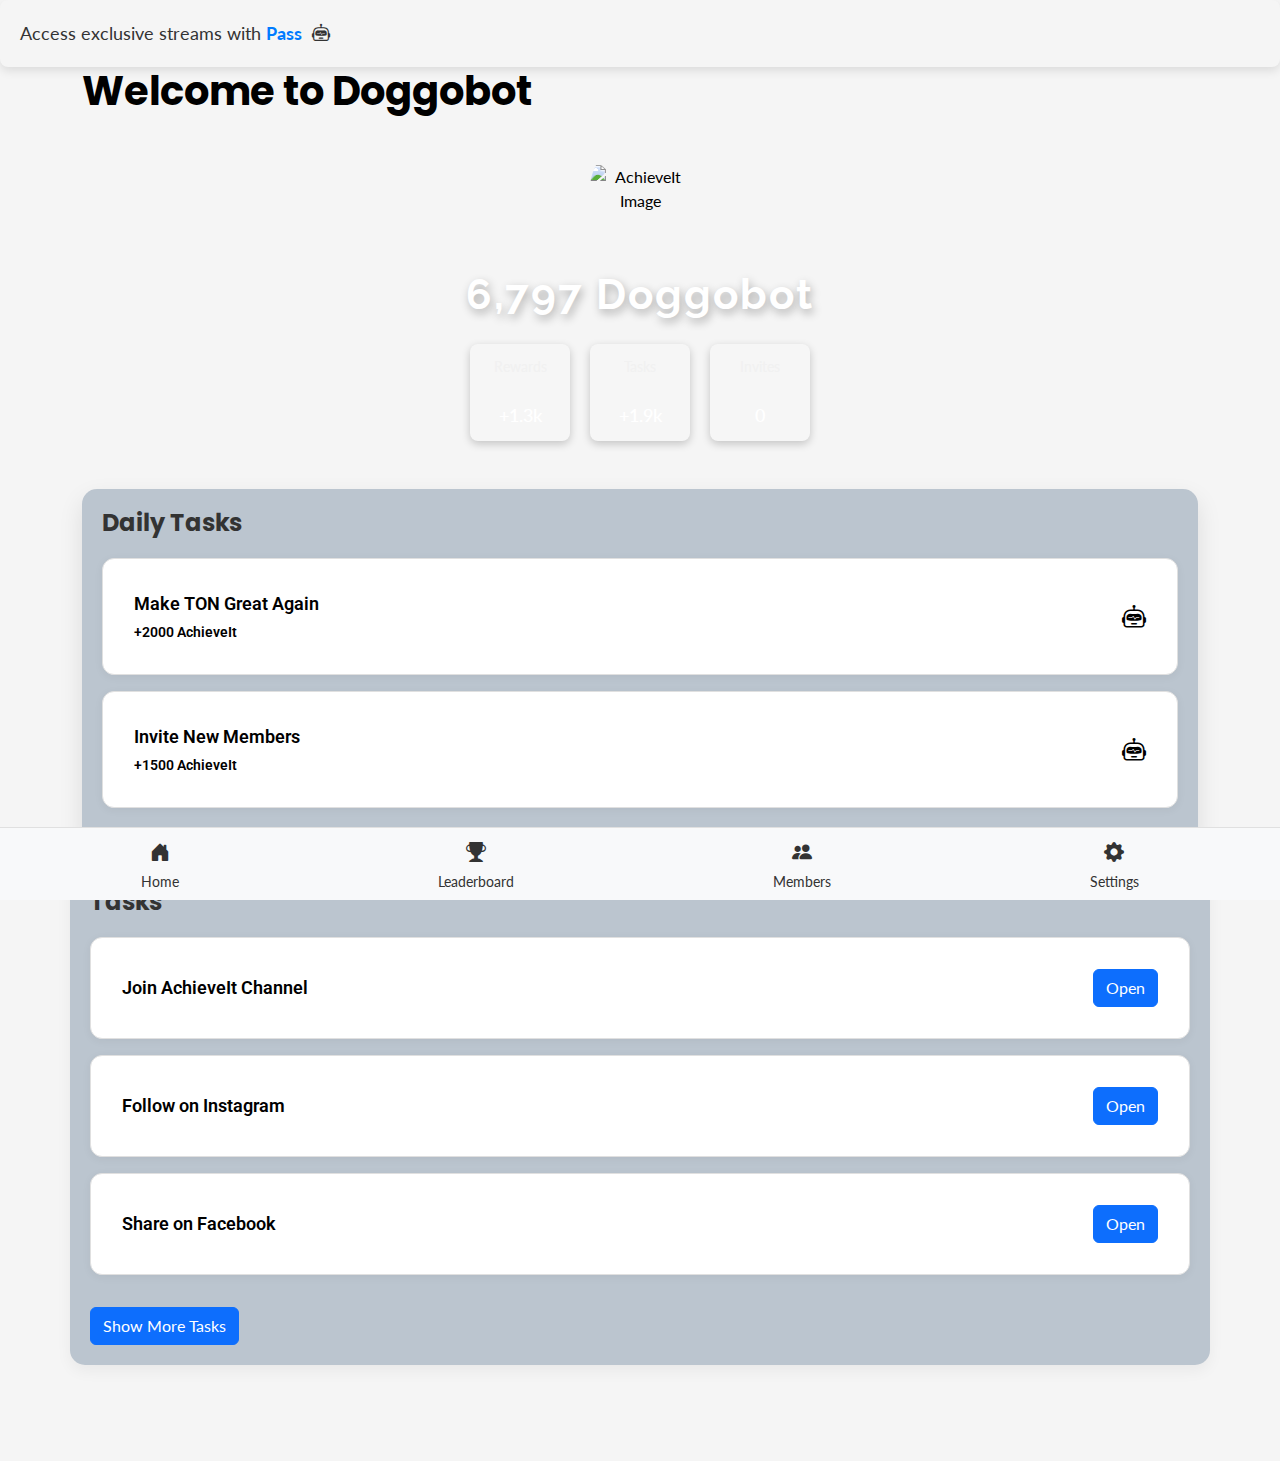
==== commit 2b944744: "Update index.html" ====
--- a/index.html
+++ b/index.html
@@ -42,7 +42,7 @@
         <div class="container">
             <div class="stats-section text-center mt-4">
                 <div class="image-wrapper mb-3">
-                    <img src="doggo.jpg" alt="AchieveIt Image" class="achieveit-image">
+                    <img src="alchieve.png" alt="AchieveIt Image" class="achieveit-image">
                 </div>
                 <h1 class="achieveit-title">6,797 Doggobot</h1>
                 <div class="d-flex justify-content-around mt-3">
--- a/acheiveit.css
+++ b/acheiveit.css
@@ -77,34 +77,23 @@
         font-size: 16px; /* Slightly smaller font on mobile */
     }
 }
-/* Overall Stats Section */
-.stats-section {
-background: linear-gradient(135deg, #3b5998, #192f6a); /* Gradient background */
-padding: 30px;
-border-radius: 20px; /* Smoother rounded corners */
-box-shadow: 0 10px 25px rgba(0, 0, 0, 0.2); /* Soft shadow */
-position: relative;
-overflow: hidden;
-transition: all 0.3s ease;
-}
-
-.stats-section:hover {
-transform: translateY(-5px); /* Lift effect on hover */
-box-shadow: 0 15px 30px rgba(0, 0, 0, 0.25); /* Enhance shadow on hover */
-}
-
-/* Achieveit Image */
-.acheiveit-image {
-width: 120px; /* Larger image size */
-height: auto;
-border-radius: 50%; /* Circular image */
-border: 4px solid rgba(255, 255, 255, 0.8); /* White border */
-box-shadow: 0 6px 15px rgba(0, 0, 0, 0.2); /* Deep shadow for the image */
-transition: transform 0.3s ease;
-}
-
-.acheiveit-image:hover {
-transform: scale(1.1); /* Slight zoom on hover */
+/* Image Wrapper for Circular Image */
+.image-wrapper {
+    width: 100px; /* Set a fixed width for the circle */
+    height: 100px; /* Set a fixed height for the circle */
+    border-radius: 50%; /* Make it circular */
+    overflow: hidden; /* Hide overflow */
+    display: flex; /* Use flexbox to center the image */
+    align-items: center; /* Center vertically */
+    justify-content: center; /* Center horizontally */
+    margin: 0 auto; /* Center the wrapper */
+}
+
+/* AchieveIt Image Styling */
+.achieveit-image {
+    width: 100%; /* Ensure the image takes the full width */
+    height: auto; /* Maintain aspect ratio */
+    object-fit: cover; /* Cover the circle without distortion */
 }
 
 /* Title Styling */
@@ -168,10 +157,6 @@
     }
 }
 
-.stats-section:hover {
-transform: translateY(-5px); /* Lift effect on hover */
-box-shadow: 0 15px 30px rgba(0, 0, 0, 0.25); /* Enhance shadow on hover */
-}
 
 
 
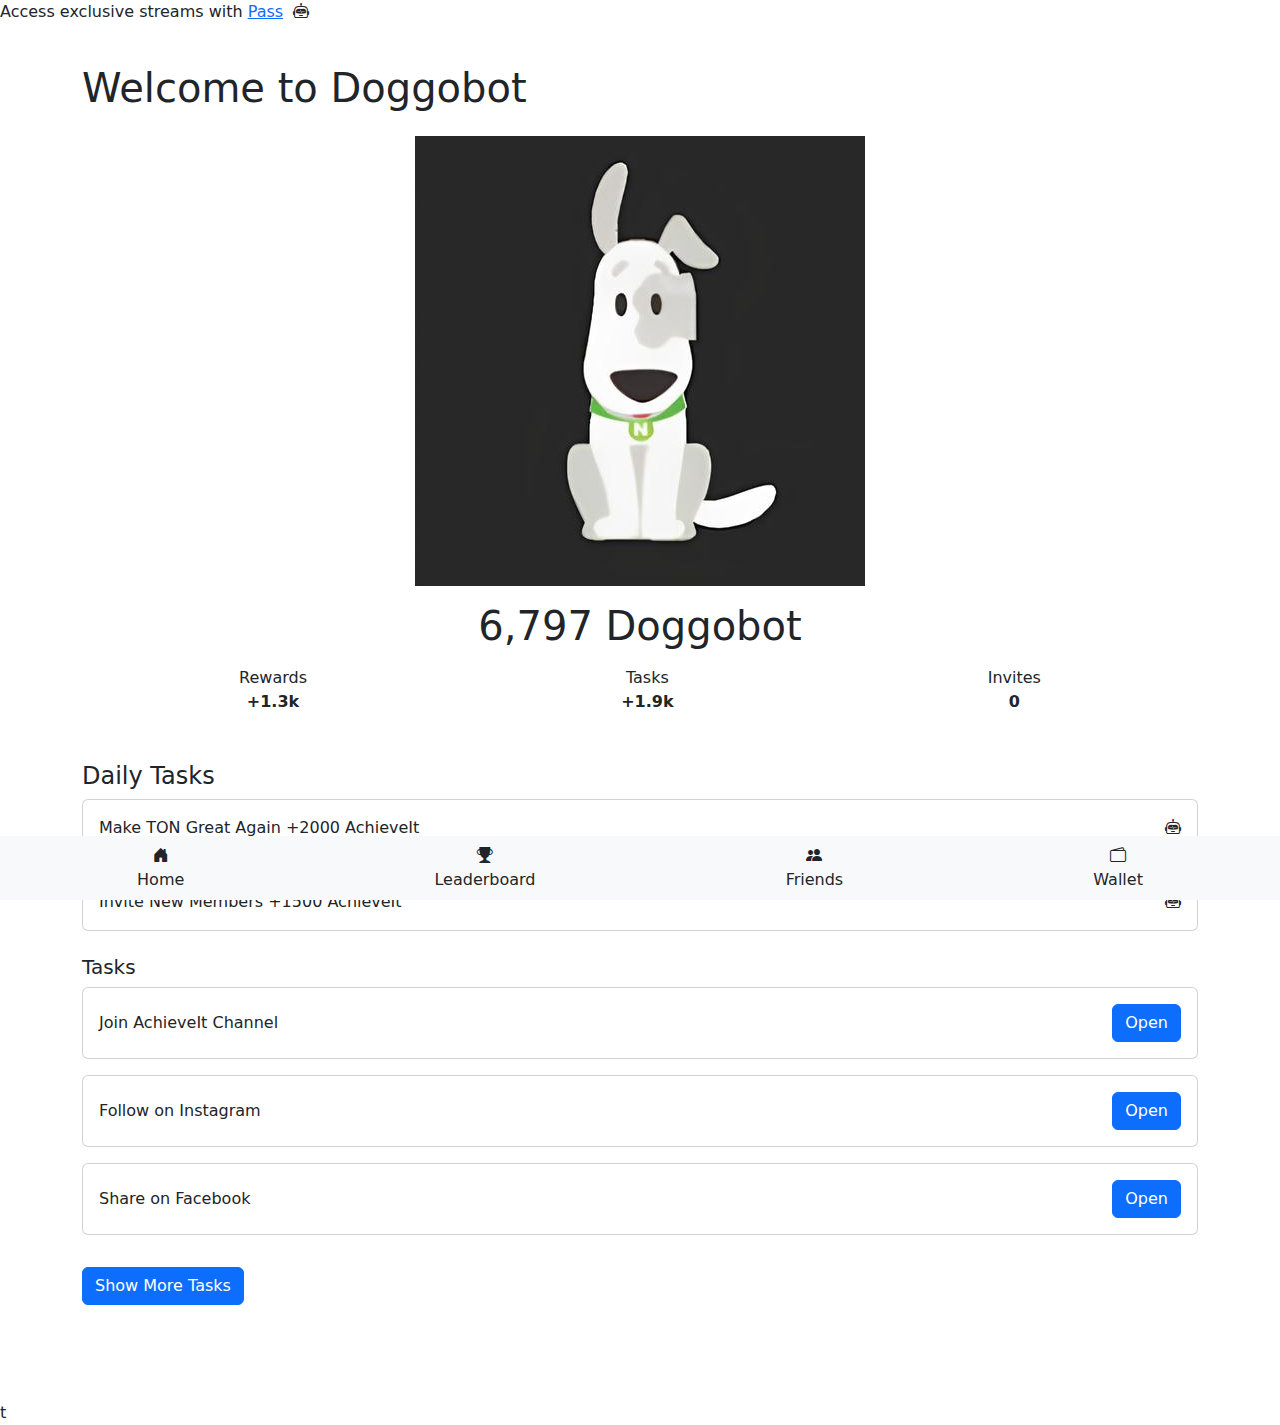
==== commit 543a69c4: "Update index.html" ====
--- a/index.html
+++ b/index.html
@@ -12,7 +12,7 @@
   <link href="https://cdn.jsdelivr.net/npm/bootstrap-icons/font/bootstrap-icons.css" rel="stylesheet">
 
   <link href="https://fonts.googleapis.com/css2?family=Lato:wght@400&family=Poppins:wght@600&family=Montserrat:wght@500&family=Roboto:wght@400&family=Raleway:wght@700&display=swap" rel="stylesheet">
-  <link rel="stylesheet" href="acheiveit.css">
+  <link rel="stylesheet" href="test.css">
 </head>
 <body>
 
@@ -31,18 +31,17 @@
                 <p class="access-text">Access exclusive streams with <a href="" class="pass-link">Pass</a><i class="bi bi-robot bot-icon" style="width: 50px; padding-left: 10px;"></i></p>
             </div>
         </header>
-
+        <br>
         <!-- Welcome Section -->
         <div class="container">
             <h1>Welcome to Doggobot</h1>
         </div>
 
-        <!-- Stats Section -->
         <!-- Stats Section -->
         <div class="container">
             <div class="stats-section text-center mt-4">
                 <div class="image-wrapper mb-3">
-                    <img src="alchieve.png" alt="AchieveIt Image" class="achieveit-image">
+                    <img src="doggo.jpg" alt="AchieveIt Image" class="achieveit-image">
                 </div>
                 <h1 class="achieveit-title">6,797 Doggobot</h1>
                 <div class="d-flex justify-content-around mt-3">
@@ -206,22 +205,22 @@
         <!-- Bottom Navigation Bar -->
         <nav class="navbar navbar-expand-lg navbar-light bg-light fixed-bottom">
             <div class="container-fluid justify-content-around">
-                <a class="nav-link text-center" href="#">
+                <a class="nav-link text-center" href="index.html">
                     <i class="bi bi-house-door-fill"></i>
                     <div>Home</div>
                 </a>
-                <a class="nav-link text-center" href="#">
+                <a class="nav-link text-center" href="leaderboard.html">
                     <i class="bi bi-trophy-fill"></i>
                     <div>Leaderboard</div>
                 </a>
-                <a class="nav-link text-center" href="#">
+                <a class="nav-link text-center" href="frens.html">
                     <i class="bi bi-people-fill"></i>
-                    <div>Members</div>
+                    <div>Friends</div>
                 </a>
-                <a class="nav-link text-center" href="#">
-                    <i class="bi bi-gear-fill"></i>
-                    <div>Settings</div>
-                </a>
+                <a class="nav-link text-center" href="wallet.html">
+                    <i class="bi bi-wallet2"></i>
+                    <div>Wallet</div>
+                </a>                              
             </div>
         </nav>
     </div>
@@ -249,9 +248,6 @@
                 button.innerText = 'Show More Tasks'; // Change button text
             }
         }
-
-        
-
     </script>
 </body>
-</html>
+</html>t
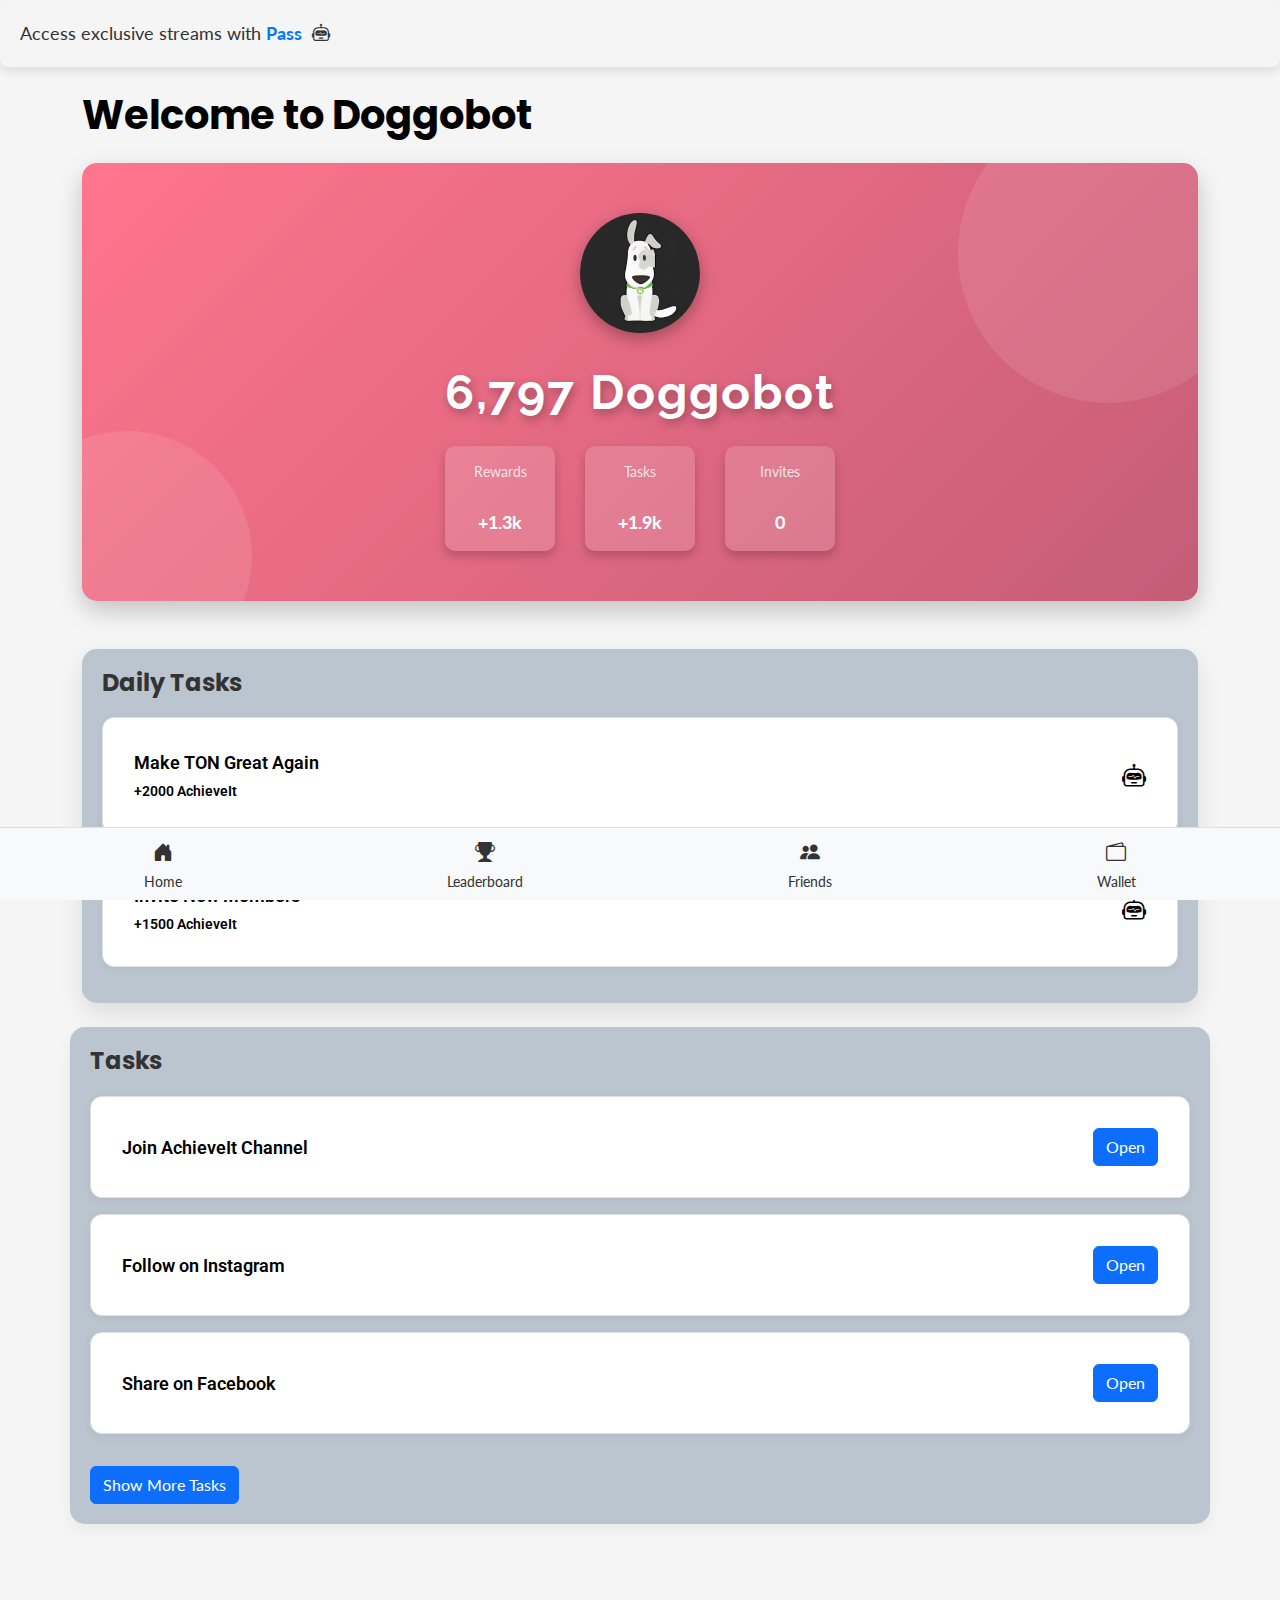
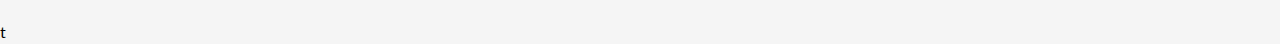
==== commit 824bb4f0: "Update index.html" ====
--- a/index.html
+++ b/index.html
@@ -12,7 +12,7 @@
   <link href="https://cdn.jsdelivr.net/npm/bootstrap-icons/font/bootstrap-icons.css" rel="stylesheet">
 
   <link href="https://fonts.googleapis.com/css2?family=Lato:wght@400&family=Poppins:wght@600&family=Montserrat:wght@500&family=Roboto:wght@400&family=Raleway:wght@700&display=swap" rel="stylesheet">
-  <link rel="stylesheet" href="test.css">
+   <link rel="stylesheet" href="acheiveit.css">
 </head>
 <body>
 
--- a/acheiveit.css
+++ b/acheiveit.css
@@ -0,0 +1,370 @@
+/* Custom Styles */
+body {
+background: whitesmoke; 
+color: black; /* Text color */
+font-family: 'Lato', sans-serif; /* Clean and modern font for body */
+overflow: auto;
+}
+
+h1, h2, h3, h4, h5, h6 {
+font-family: 'Poppins', sans-serif; /* Advanced beautiful font for headers */
+font-weight: 700; /* Bold weight for headers */
+}
+
+/* Bottom Navigation Bar Styles */
+.navbar {
+    background-color: #ffffff; /* Background color */
+    border-top: 1px solid #e0e0e0; /* Light border */
+}
+
+.nav-link {
+    color: #333; /* Icon and text color */
+    font-size: 14px; /* Text size */
+    transition: color 0.3s; /* Smooth color transition */
+}
+
+.nav-link:hover {
+    color: #007bff; /* Change color on hover */
+}
+
+.nav-link i {
+    font-size: 20px; /* Icon size */
+    display: block; /* Make icons block elements for proper spacing */
+    margin-bottom: 5px; /* Space between icon and text */
+}
+
+@media (max-width: 576px) {
+    .nav-link {
+        font-size: 12px; /* Smaller font size for mobile */
+    }
+
+    .nav-link i {
+        font-size: 18px; /* Smaller icon size for mobile */
+    }
+}
+.header {
+    background-color: #f5f5f5; /* Deep whitesmoke background */
+    padding: 20px; /* Padding for spacing */
+    box-shadow: 0 4px 10px rgba(0, 0, 0, 0.1); /* Subtle shadow for depth */
+    border-radius: 8px; /* Rounded corners */
+}
+
+.access-text {
+    font-size: 18px; /* Font size */
+    color: #333; /* Darker text for contrast */
+    margin: 0; /* Remove default margin */
+}
+
+.pass-link {
+    color: #007bff; /* Bootstrap primary color */
+    font-weight: bold; /* Bold for emphasis */
+    text-decoration: none; /* Remove underline */
+    transition: color 0.3s ease; /* Smooth transition for hover effect */
+}
+
+.pass-link:hover {
+    color: #0056b3; /* Darker shade on hover */
+    text-decoration: underline; /* Underline on hover */
+}
+
+@media (max-width: 768px) {
+    .header {
+        flex-direction: column; /* Stack elements on smaller screens */
+        align-items: flex-start; /* Align items to the start */
+    }
+
+    .access-text {
+        font-size: 16px; /* Slightly smaller font on mobile */
+    }
+}
+/* Enhanced background for the stats section */
+.stats-section {
+    display: flex;
+    flex-direction: column;
+    align-items: center;
+    justify-content: center;
+    padding: 50px;
+    background: linear-gradient(135deg, #ff758c, #161338); /* Vibrant gradient background */
+    background-size: 400% 400%; /* Animate gradient */
+    animation: backgroundMove 8s ease infinite; /* Infinite animation for dynamic background */
+    border-radius: 15px;
+    box-shadow: 0 10px 25px rgba(0, 0, 0, 0.2); /* Slightly increased shadow for depth */
+    position: relative;
+    overflow: hidden;
+}
+
+/* Animated gradient background movement */
+@keyframes backgroundMove {
+    0% { background-position: 0% 50%; }
+    50% { background-position: 100% 50%; }
+    100% { background-position: 0% 50%; }
+}
+
+/* Circular decorative element for background */
+.stats-section:before {
+    content: "";
+    position: absolute;
+    top: -60px;
+    right: -60px;
+    width: 300px;
+    height: 300px;
+    background: rgba(255, 255, 255, 0.1);
+    border-radius: 50%;
+    z-index: 0; /* Push behind the content */
+}
+
+.stats-section:after {
+    content: "";
+    position: absolute;
+    bottom: -80px;
+    left: -80px;
+    width: 250px;
+    height: 250px;
+    background: rgba(255, 255, 255, 0.1);
+    border-radius: 50%;
+    z-index: 0;
+}
+
+/* Image Wrapper for Circular Image */
+.image-wrapper {
+    width: 120px; /* Slightly larger width */
+    height: 120px; /* Slightly larger height */
+    border-radius: 50%;
+    overflow: hidden;
+    display: flex;
+    align-items: center;
+    justify-content: center;
+    margin: 0 auto;
+    box-shadow: 0 5px 15px rgba(0, 0, 0, 0.3); /* Add a shadow around the image */
+    position: relative;
+    z-index: 1; /* Ensure it's above the background elements */
+}
+
+/* AchieveIt Image Styling */
+.achieveit-image {
+    width: 100%;
+    height: auto;
+    object-fit: cover;
+}
+
+/* Title Styling */
+.achieveit-title {
+    font-family: 'Raleway', sans-serif;
+    font-size: 48px; /* Slightly larger for emphasis */
+    color: #fff;
+    text-shadow: 2px 4px 10px rgba(0, 0, 0, 0.3);
+    margin-top: 15px;
+    font-weight: 700;
+    letter-spacing: 2px;
+    z-index: 1;
+    animation: fadeIn 1.2s ease-in-out;
+}
+
+/* Stats Box Styling */
+.stat-box {
+    text-align: center;
+    background: rgba(255, 255, 255, 0.15); /* Slightly less transparent for better contrast */
+    padding: 15px; /* Increased padding for better spacing */
+    border-radius: 10px; /* Slightly larger rounded corners */
+    box-shadow: 0 5px 10px rgba(0, 0, 0, 0.2); /* Soft shadow for depth */
+    transition: transform 0.3s ease, background 0.3s ease;
+    color: #fff;
+    font-size: 14px;
+    width: 110px; /* Slightly larger width */
+    margin: 0 15px; /* Increased margin between boxes */
+    z-index: 1;
+}
+
+.stat-box:hover {
+    transform: translateY(-10px); /* Smooth hover effect */
+    background: rgba(255, 255, 255, 0.3); /* Change background on hover */
+}
+
+/* Stat box text styling */
+.stat-box span {
+    font-size: 14px;
+    display: block;
+    color: #f0f0f0;
+    opacity: 0.9;
+}
+
+.stat-box strong {
+    font-size: 18px;
+    color: #fff;
+    display: block;
+    margin-top: 6px;
+    font-weight: 700;
+}
+
+/* Responsive adjustments */
+@media (max-width: 768px) {
+    .stat-box {
+        width: 100px;
+        margin: 10px 0; /* Vertical margin for smaller screens */
+    }
+}
+
+
+
+/* Overall Tasks Section */
+.tasks {
+background: #bbc5cf; /* Light background for the tasks section */
+padding: 20px;
+border-radius: 15px;
+box-shadow: 0 10px 25px rgba(0, 0, 0, 0.1);
+}
+
+/* Title Styling */
+.tasks-title {
+font-family: 'Poppins', sans-serif; /* Consistent font for task titles */
+font-size: 24px;
+font-weight: 700;
+margin-bottom: 20px;
+color: #333;
+}
+
+/* Task Card Styling */
+.task-card {
+background: #f8f9fa; 
+border-radius: 15px;
+box-shadow: 0 5px 15px rgba(0, 0, 0, 0.1); /* Subtle shadow */
+transition: transform 0.3s ease, box-shadow 0.3s ease;
+}
+
+.task-card:hover {
+transform: translateY(-5px); /* Lift effect on hover */
+box-shadow: 0 10px 20px rgba(0, 0, 0, 0.2);
+}
+
+/* Task Info Styling */
+.task-info {
+display: flex;
+flex-direction: column;
+}
+
+.task-name {
+font-family: 'Roboto', sans-serif; /* Consistent font for task names */
+font-size: 18px;
+font-weight: 600;
+color: black;
+}
+
+.task-reward {
+font-family: 'Roboto', sans-serif; /* Consistent font for rewards */
+font-size: 14px;
+color: black;
+margin-top: 5px;
+}
+
+/* Task Icon Styling */
+.task-icon {
+font-size: 24px;
+color: black;
+transition: transform 0.3s ease;
+}
+
+.task-card:hover .task-icon {
+transform: scale(1.2); /* Slight zoom on hover */
+}
+
+/* Responsive Adjustments */
+@media (max-width: 768px) {
+.task-card {
+    flex-direction: column;
+    text-align: center;
+}
+
+.task-info {
+    margin-bottom: 10px;
+}
+
+.task-icon {
+    font-size: 28px;
+}
+}
+
+/* Task Section Styling */
+.tasks-section {
+background:#bbc5cf;
+padding: 20px;
+border-radius: 15px;
+box-shadow: 0 6px 15px rgba(0, 0, 0, 0.05);
+}
+
+.tasks-title {
+font-family: 'Poppins', sans-serif; /* Consistent font for task section titles */
+font-size: 24px;
+font-weight: 700;
+margin-bottom: 20px;
+color: #333;
+}
+
+/* Task Card Styling */
+.task-card {
+background: #ffffff;
+border-radius: 12px;
+box-shadow: 0 2px 10px rgba(0, 0, 0, 0.05);
+transition: transform 0.2s ease, box-shadow 0.2s ease;
+padding: 15px;
+border: 1px solid #e0e0e0;
+}
+
+.task-card:hover {
+transform: translateY(-3px);
+box-shadow: 0 5px 15px rgba(0, 0, 0, 0.1);
+}
+
+.task-info {
+font-size: 16px;
+font-weight: 600;
+}
+
+/* Responsive Adjustments */
+@media (max-width: 768px) {
+.task-card {
+    padding: 10px; /* Adjust padding for smaller screens */
+}
+}
+/* Preloader Styles */
+#preloader {
+    position: fixed;
+    top: 0;
+    left: 0;
+    width: 100%;
+    height: 100%;
+    display: flex;
+    flex-direction: column;
+    justify-content: center;
+    align-items: center;
+    background-color: rgba(107, 101, 101, 0.8); /* Dark background */
+    color: white;
+    z-index: 9999;
+    transition: opacity 0.5s ease;
+}
+
+/* Fade-out effect */
+.fade-out {
+    opacity: 0;
+    transition: opacity 1s ease;
+    pointer-events: none; /* Prevent interaction after fade-out */
+}
+
+/* Preloader image and text */
+.preloader-image {
+    width: 150px; /* Adjust size as needed */
+    height: auto;
+    animation: spin 2s linear infinite; /* Optional: spinning effect */
+}
+
+.preloader-text {
+    margin-top: 20px;
+    font-size: 24px;
+    font-family: 'Roboto', sans-serif;
+    text-align: center;
+}
+
+/* Spinning animation */
+@keyframes spin {
+    0% { transform: rotate(0deg); }
+    100% { transform: rotate(360deg); }
+}
